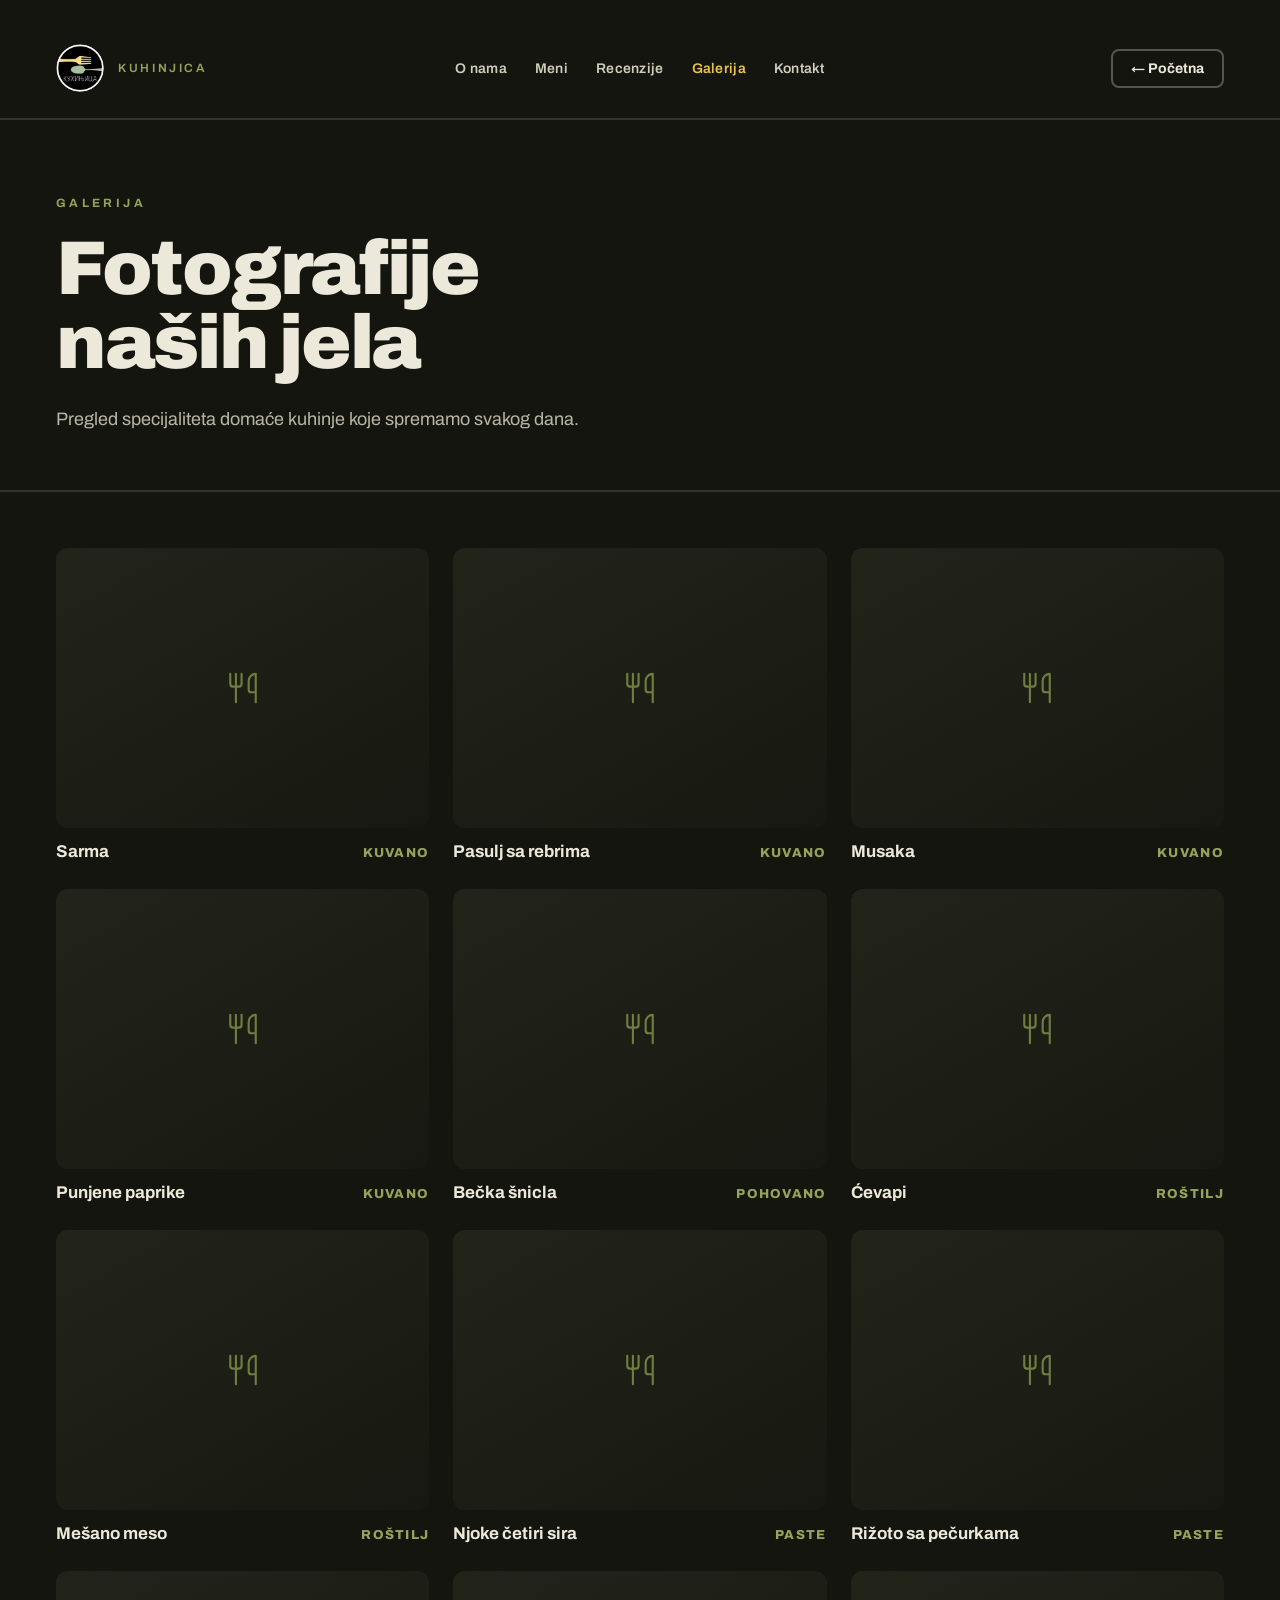
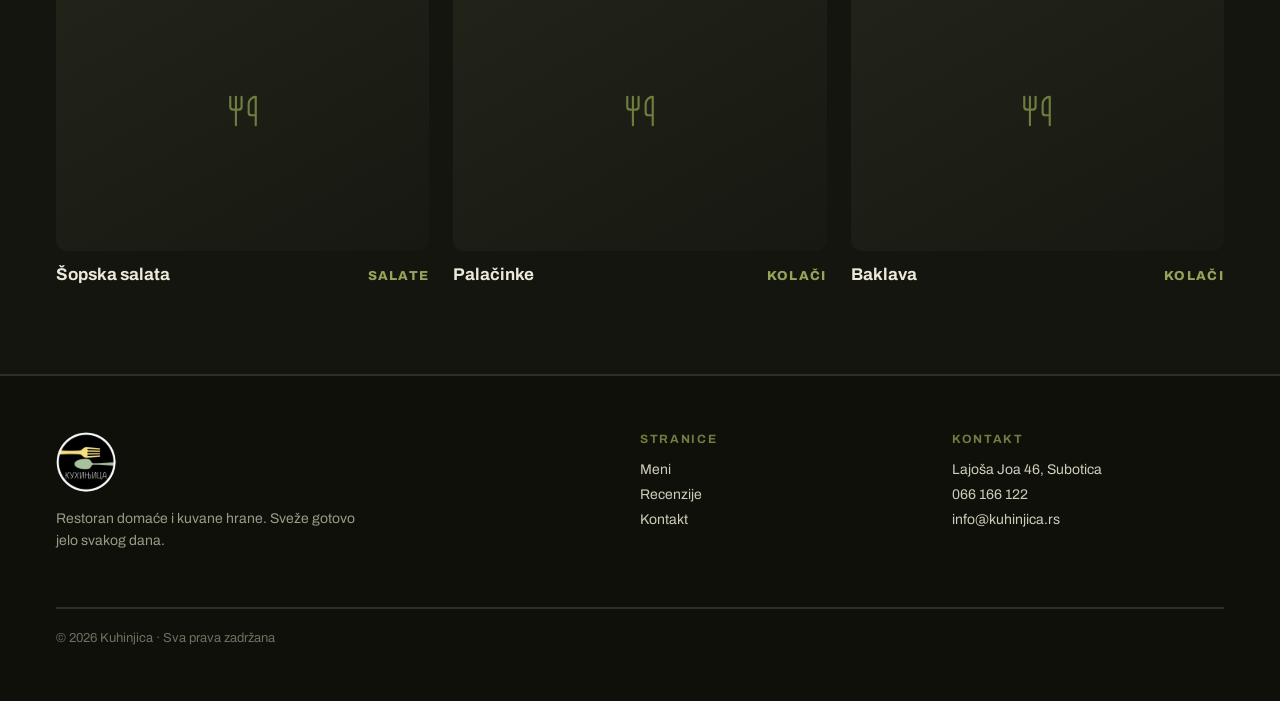
==== galerija.html @ e4376f68 "Add files via upload" ====
<!DOCTYPE html>
<html lang="sr">
<head>
<meta charset="utf-8">
<meta name="viewport" content="width=device-width, initial-scale=1">
<title>Galerija — Kuhinjica</title>
<meta name="description" content="Galerija jela restorana Kuhinjica — domaća i kuvana hrana.">
<link rel="icon" href="assets/logo.jpg">
<link rel="preconnect" href="https://fonts.googleapis.com">
<link rel="preconnect" href="https://fonts.gstatic.com" crossorigin>
<link rel="stylesheet" href="styles.css">
</head>
<body>
<div style="font-family:'Archivo',sans-serif;background:#14150e;color:#ece9db;min-height:100vh;">

  <nav data-r="nav" style="display:grid;grid-template-columns:1fr auto 1fr;align-items:center;gap:24px;padding:44px 56px 26px;border-bottom:2px solid rgba(236,233,219,0.14);">
    <a href="index.html" style="display:flex;align-items:center;gap:14px;">
      <img src="assets/logo.jpg" alt="Kuhinjica logo" style="width:48px;height:48px;border-radius:50%;object-fit:cover;display:block;">
      <span style="font-size:12px;letter-spacing:0.22em;color:#94a459;text-transform:uppercase;font-weight:600;">kuhinjica</span>
    </a>
    <div data-r="nav-links" style="display:flex;gap:28px;font-size:14px;font-weight:600;letter-spacing:0.02em;color:#cfccbb;white-space:nowrap;justify-content:center;">
      <a href="index.html#a-about">O nama</a><a href="index.html#a-meni">Meni</a><a href="index.html#a-rec">Recenzije</a><a href="galerija.html" style="color:#e9c24a;">Galerija</a><a href="index.html#a-kontakt">Kontakt</a>
    </div>
    <div style="display:flex;align-items:center;gap:14px;justify-self:end;">
      <a href="index.html" style="display:inline-flex;align-items:center;gap:8px;border:2px solid rgba(236,233,219,0.3);color:#ece9db;font-weight:700;font-size:14px;padding:10px 18px;border-radius:8px;white-space:nowrap;">← Početna</a>
      <button data-r="burger" id="burger" type="button" aria-label="Meni" style="display:none;align-items:center;justify-content:center;width:46px;height:46px;background:none;border:2px solid rgba(236,233,219,0.3);color:#ece9db;border-radius:8px;cursor:pointer;"><svg width="24" height="24" viewBox="0 0 24 24" fill="none" stroke="currentColor" stroke-width="2.5" stroke-linecap="round" stroke-linejoin="round"><path d="M4 6h16"></path><path d="M4 12h16"></path><path d="M4 18h16"></path></svg></button>
    </div>
  </nav>
  <div data-r="drawer" id="drawer" data-open="0" style="display:none;border-bottom:2px solid rgba(236,233,219,0.14);background:#14150e;">
    <div style="display:flex;flex-direction:column;padding:6px 24px 18px;font-size:16px;font-weight:600;color:#cfccbb;">
      <a href="index.html#a-about" style="padding:15px 0;border-bottom:1px solid rgba(236,233,219,0.1);">O nama</a>
      <a href="index.html#a-meni" style="padding:15px 0;border-bottom:1px solid rgba(236,233,219,0.1);">Meni</a>
      <a href="index.html#a-rec" style="padding:15px 0;border-bottom:1px solid rgba(236,233,219,0.1);">Recenzije</a>
      <a href="galerija.html" style="padding:15px 0;border-bottom:1px solid rgba(236,233,219,0.1);color:#e9c24a;">Galerija</a>
      <a href="index.html#a-kontakt" style="padding:15px 0;">Kontakt</a>
    </div>
  </div>

  <section data-r="header" style="padding:76px 56px 56px;border-bottom:2px solid rgba(236,233,219,0.14);">
    <div style="font-size:12px;letter-spacing:0.28em;color:#94a459;text-transform:uppercase;font-weight:700;margin-bottom:22px;">Galerija</div>
    <h1 style="font-size:clamp(40px,8vw,76px);line-height:0.98;font-weight:900;letter-spacing:-0.03em;margin:0 0 24px;">Fotografije<br>naših jela</h1>
    <p style="font-size:18px;line-height:1.6;color:#b9b6a5;max-width:560px;margin:0;">Pregled specijaliteta domaće kuhinje koje spremamo svakog dana.</p>
  </section>

  <section data-r="grid-sec" style="padding:56px 56px 90px;">
    <div data-r="grid" style="display:grid;grid-template-columns:repeat(3,1fr);gap:28px 24px;">
      <figure style="margin:0;">
        <div style="position:relative;aspect-ratio:4/3;border-radius:12px;overflow:hidden;display:flex;align-items:center;justify-content:center;background:linear-gradient(150deg,#22241a,#171811);color:#6f7d3f;"><svg width="34" height="34" viewBox="0 0 24 24" fill="none" stroke="currentColor" stroke-width="1.5" stroke-linecap="round" stroke-linejoin="round"><path d="M3 2v7c0 1.1.9 2 2 2h4a2 2 0 0 0 2-2V2"></path><path d="M7 2v20"></path><path d="M21 15V2a5 5 0 0 0-5 5v6c0 1.1.9 2 2 2h3Zm0 0v7"></path></svg></div>
        <figcaption style="display:flex;align-items:baseline;justify-content:space-between;gap:12px;margin-top:14px;">
          <span style="font-weight:700;font-size:17px;color:#ece9db;">Sarma</span>
          <span style="font-weight:800;font-size:13px;letter-spacing:0.1em;text-transform:uppercase;color:#94a459;">Kuvano</span>
        </figcaption>
      </figure>
      <figure style="margin:0;">
        <div style="position:relative;aspect-ratio:4/3;border-radius:12px;overflow:hidden;display:flex;align-items:center;justify-content:center;background:linear-gradient(150deg,#22241a,#171811);color:#6f7d3f;"><svg width="34" height="34" viewBox="0 0 24 24" fill="none" stroke="currentColor" stroke-width="1.5" stroke-linecap="round" stroke-linejoin="round"><path d="M3 2v7c0 1.1.9 2 2 2h4a2 2 0 0 0 2-2V2"></path><path d="M7 2v20"></path><path d="M21 15V2a5 5 0 0 0-5 5v6c0 1.1.9 2 2 2h3Zm0 0v7"></path></svg></div>
        <figcaption style="display:flex;align-items:baseline;justify-content:space-between;gap:12px;margin-top:14px;">
          <span style="font-weight:700;font-size:17px;color:#ece9db;">Pasulj sa rebrima</span>
          <span style="font-weight:800;font-size:13px;letter-spacing:0.1em;text-transform:uppercase;color:#94a459;">Kuvano</span>
        </figcaption>
      </figure>
      <figure style="margin:0;">
        <div style="position:relative;aspect-ratio:4/3;border-radius:12px;overflow:hidden;display:flex;align-items:center;justify-content:center;background:linear-gradient(150deg,#22241a,#171811);color:#6f7d3f;"><svg width="34" height="34" viewBox="0 0 24 24" fill="none" stroke="currentColor" stroke-width="1.5" stroke-linecap="round" stroke-linejoin="round"><path d="M3 2v7c0 1.1.9 2 2 2h4a2 2 0 0 0 2-2V2"></path><path d="M7 2v20"></path><path d="M21 15V2a5 5 0 0 0-5 5v6c0 1.1.9 2 2 2h3Zm0 0v7"></path></svg></div>
        <figcaption style="display:flex;align-items:baseline;justify-content:space-between;gap:12px;margin-top:14px;">
          <span style="font-weight:700;font-size:17px;color:#ece9db;">Musaka</span>
          <span style="font-weight:800;font-size:13px;letter-spacing:0.1em;text-transform:uppercase;color:#94a459;">Kuvano</span>
        </figcaption>
      </figure>
      <figure style="margin:0;">
        <div style="position:relative;aspect-ratio:4/3;border-radius:12px;overflow:hidden;display:flex;align-items:center;justify-content:center;background:linear-gradient(150deg,#22241a,#171811);color:#6f7d3f;"><svg width="34" height="34" viewBox="0 0 24 24" fill="none" stroke="currentColor" stroke-width="1.5" stroke-linecap="round" stroke-linejoin="round"><path d="M3 2v7c0 1.1.9 2 2 2h4a2 2 0 0 0 2-2V2"></path><path d="M7 2v20"></path><path d="M21 15V2a5 5 0 0 0-5 5v6c0 1.1.9 2 2 2h3Zm0 0v7"></path></svg></div>
        <figcaption style="display:flex;align-items:baseline;justify-content:space-between;gap:12px;margin-top:14px;">
          <span style="font-weight:700;font-size:17px;color:#ece9db;">Punjene paprike</span>
          <span style="font-weight:800;font-size:13px;letter-spacing:0.1em;text-transform:uppercase;color:#94a459;">Kuvano</span>
        </figcaption>
      </figure>
      <figure style="margin:0;">
        <div style="position:relative;aspect-ratio:4/3;border-radius:12px;overflow:hidden;display:flex;align-items:center;justify-content:center;background:linear-gradient(150deg,#22241a,#171811);color:#6f7d3f;"><svg width="34" height="34" viewBox="0 0 24 24" fill="none" stroke="currentColor" stroke-width="1.5" stroke-linecap="round" stroke-linejoin="round"><path d="M3 2v7c0 1.1.9 2 2 2h4a2 2 0 0 0 2-2V2"></path><path d="M7 2v20"></path><path d="M21 15V2a5 5 0 0 0-5 5v6c0 1.1.9 2 2 2h3Zm0 0v7"></path></svg></div>
        <figcaption style="display:flex;align-items:baseline;justify-content:space-between;gap:12px;margin-top:14px;">
          <span style="font-weight:700;font-size:17px;color:#ece9db;">Bečka šnicla</span>
          <span style="font-weight:800;font-size:13px;letter-spacing:0.1em;text-transform:uppercase;color:#94a459;">Pohovano</span>
        </figcaption>
      </figure>
      <figure style="margin:0;">
        <div style="position:relative;aspect-ratio:4/3;border-radius:12px;overflow:hidden;display:flex;align-items:center;justify-content:center;background:linear-gradient(150deg,#22241a,#171811);color:#6f7d3f;"><svg width="34" height="34" viewBox="0 0 24 24" fill="none" stroke="currentColor" stroke-width="1.5" stroke-linecap="round" stroke-linejoin="round"><path d="M3 2v7c0 1.1.9 2 2 2h4a2 2 0 0 0 2-2V2"></path><path d="M7 2v20"></path><path d="M21 15V2a5 5 0 0 0-5 5v6c0 1.1.9 2 2 2h3Zm0 0v7"></path></svg></div>
        <figcaption style="display:flex;align-items:baseline;justify-content:space-between;gap:12px;margin-top:14px;">
          <span style="font-weight:700;font-size:17px;color:#ece9db;">Ćevapi</span>
          <span style="font-weight:800;font-size:13px;letter-spacing:0.1em;text-transform:uppercase;color:#94a459;">Roštilj</span>
        </figcaption>
      </figure>
      <figure style="margin:0;">
        <div style="position:relative;aspect-ratio:4/3;border-radius:12px;overflow:hidden;display:flex;align-items:center;justify-content:center;background:linear-gradient(150deg,#22241a,#171811);color:#6f7d3f;"><svg width="34" height="34" viewBox="0 0 24 24" fill="none" stroke="currentColor" stroke-width="1.5" stroke-linecap="round" stroke-linejoin="round"><path d="M3 2v7c0 1.1.9 2 2 2h4a2 2 0 0 0 2-2V2"></path><path d="M7 2v20"></path><path d="M21 15V2a5 5 0 0 0-5 5v6c0 1.1.9 2 2 2h3Zm0 0v7"></path></svg></div>
        <figcaption style="display:flex;align-items:baseline;justify-content:space-between;gap:12px;margin-top:14px;">
          <span style="font-weight:700;font-size:17px;color:#ece9db;">Mešano meso</span>
          <span style="font-weight:800;font-size:13px;letter-spacing:0.1em;text-transform:uppercase;color:#94a459;">Roštilj</span>
        </figcaption>
      </figure>
      <figure style="margin:0;">
        <div style="position:relative;aspect-ratio:4/3;border-radius:12px;overflow:hidden;display:flex;align-items:center;justify-content:center;background:linear-gradient(150deg,#22241a,#171811);color:#6f7d3f;"><svg width="34" height="34" viewBox="0 0 24 24" fill="none" stroke="currentColor" stroke-width="1.5" stroke-linecap="round" stroke-linejoin="round"><path d="M3 2v7c0 1.1.9 2 2 2h4a2 2 0 0 0 2-2V2"></path><path d="M7 2v20"></path><path d="M21 15V2a5 5 0 0 0-5 5v6c0 1.1.9 2 2 2h3Zm0 0v7"></path></svg></div>
        <figcaption style="display:flex;align-items:baseline;justify-content:space-between;gap:12px;margin-top:14px;">
          <span style="font-weight:700;font-size:17px;color:#ece9db;">Njoke četiri sira</span>
          <span style="font-weight:800;font-size:13px;letter-spacing:0.1em;text-transform:uppercase;color:#94a459;">Paste</span>
        </figcaption>
      </figure>
      <figure style="margin:0;">
        <div style="position:relative;aspect-ratio:4/3;border-radius:12px;overflow:hidden;display:flex;align-items:center;justify-content:center;background:linear-gradient(150deg,#22241a,#171811);color:#6f7d3f;"><svg width="34" height="34" viewBox="0 0 24 24" fill="none" stroke="currentColor" stroke-width="1.5" stroke-linecap="round" stroke-linejoin="round"><path d="M3 2v7c0 1.1.9 2 2 2h4a2 2 0 0 0 2-2V2"></path><path d="M7 2v20"></path><path d="M21 15V2a5 5 0 0 0-5 5v6c0 1.1.9 2 2 2h3Zm0 0v7"></path></svg></div>
        <figcaption style="display:flex;align-items:baseline;justify-content:space-between;gap:12px;margin-top:14px;">
          <span style="font-weight:700;font-size:17px;color:#ece9db;">Rižoto sa pečurkama</span>
          <span style="font-weight:800;font-size:13px;letter-spacing:0.1em;text-transform:uppercase;color:#94a459;">Paste</span>
        </figcaption>
      </figure>
      <figure style="margin:0;">
        <div style="position:relative;aspect-ratio:4/3;border-radius:12px;overflow:hidden;display:flex;align-items:center;justify-content:center;background:linear-gradient(150deg,#22241a,#171811);color:#6f7d3f;"><svg width="34" height="34" viewBox="0 0 24 24" fill="none" stroke="currentColor" stroke-width="1.5" stroke-linecap="round" stroke-linejoin="round"><path d="M3 2v7c0 1.1.9 2 2 2h4a2 2 0 0 0 2-2V2"></path><path d="M7 2v20"></path><path d="M21 15V2a5 5 0 0 0-5 5v6c0 1.1.9 2 2 2h3Zm0 0v7"></path></svg></div>
        <figcaption style="display:flex;align-items:baseline;justify-content:space-between;gap:12px;margin-top:14px;">
          <span style="font-weight:700;font-size:17px;color:#ece9db;">Šopska salata</span>
          <span style="font-weight:800;font-size:13px;letter-spacing:0.1em;text-transform:uppercase;color:#94a459;">Salate</span>
        </figcaption>
      </figure>
      <figure style="margin:0;">
        <div style="position:relative;aspect-ratio:4/3;border-radius:12px;overflow:hidden;display:flex;align-items:center;justify-content:center;background:linear-gradient(150deg,#22241a,#171811);color:#6f7d3f;"><svg width="34" height="34" viewBox="0 0 24 24" fill="none" stroke="currentColor" stroke-width="1.5" stroke-linecap="round" stroke-linejoin="round"><path d="M3 2v7c0 1.1.9 2 2 2h4a2 2 0 0 0 2-2V2"></path><path d="M7 2v20"></path><path d="M21 15V2a5 5 0 0 0-5 5v6c0 1.1.9 2 2 2h3Zm0 0v7"></path></svg></div>
        <figcaption style="display:flex;align-items:baseline;justify-content:space-between;gap:12px;margin-top:14px;">
          <span style="font-weight:700;font-size:17px;color:#ece9db;">Palačinke</span>
          <span style="font-weight:800;font-size:13px;letter-spacing:0.1em;text-transform:uppercase;color:#94a459;">Kolači</span>
        </figcaption>
      </figure>
      <figure style="margin:0;">
        <div style="position:relative;aspect-ratio:4/3;border-radius:12px;overflow:hidden;display:flex;align-items:center;justify-content:center;background:linear-gradient(150deg,#22241a,#171811);color:#6f7d3f;"><svg width="34" height="34" viewBox="0 0 24 24" fill="none" stroke="currentColor" stroke-width="1.5" stroke-linecap="round" stroke-linejoin="round"><path d="M3 2v7c0 1.1.9 2 2 2h4a2 2 0 0 0 2-2V2"></path><path d="M7 2v20"></path><path d="M21 15V2a5 5 0 0 0-5 5v6c0 1.1.9 2 2 2h3Zm0 0v7"></path></svg></div>
        <figcaption style="display:flex;align-items:baseline;justify-content:space-between;gap:12px;margin-top:14px;">
          <span style="font-weight:700;font-size:17px;color:#ece9db;">Baklava</span>
          <span style="font-weight:800;font-size:13px;letter-spacing:0.1em;text-transform:uppercase;color:#94a459;">Kolači</span>
        </figcaption>
      </figure>
    </div>
  </section>

  <footer data-r="footer" style="padding:56px;display:grid;grid-template-columns:2fr 1fr 1fr;gap:40px;background:#0f100a;border-top:2px solid rgba(236,233,219,0.14);">
    <div>
      <img src="assets/logo.jpg" alt="Kuhinjica logo" style="width:60px;height:60px;border-radius:50%;object-fit:cover;display:block;margin-bottom:16px;">
      <p style="font-size:14px;color:#9b9a86;line-height:1.6;max-width:320px;">Restoran domaće i kuvane hrane. Sveže gotovo jelo svakog dana.</p>
    </div>
    <div>
      <div style="font-size:12px;letter-spacing:0.14em;text-transform:uppercase;color:#6f7d3f;font-weight:700;margin-bottom:16px;">Stranice</div>
      <div style="display:flex;flex-direction:column;gap:10px;font-size:14px;color:#cfccbb;"><a href="index.html#a-meni">Meni</a><a href="index.html#a-rec">Recenzije</a><a href="index.html#a-kontakt">Kontakt</a></div>
    </div>
    <div>
      <div style="font-size:12px;letter-spacing:0.14em;text-transform:uppercase;color:#6f7d3f;font-weight:700;margin-bottom:16px;">Kontakt</div>
      <div style="display:flex;flex-direction:column;gap:10px;font-size:14px;color:#cfccbb;"><span>Lajoša Joa 46, Subotica</span><span>066 166 122</span><span>info@kuhinjica.rs</span></div>
    </div>
    <div style="grid-column:1 / -1;border-top:2px solid rgba(236,233,219,0.14);padding-top:22px;font-size:13px;color:#6f6e5f;">© 2026 Kuhinjica · Sva prava zadržana</div>
  </footer>
</div>
<script>
(function(){
  var b=document.getElementById('burger'), d=document.getElementById('drawer');
  if(b) b.addEventListener('click', function(){ d.dataset.open = d.dataset.open==='1'?'0':'1'; });
})();
</script>
</body>
</html>
---- styles.css ----
/* Kuhinjica — static site styles */
@import url('https://fonts.googleapis.com/css2?family=Archivo:wght@400;500;600;700;800;900&display=swap');

* { box-sizing: border-box; }
html { scroll-behavior: smooth; }
body { margin: 0; font-family: 'Archivo', system-ui, sans-serif; background: #14150e; color: #ece9db; }
a { color: inherit; text-decoration: none; }
a:hover { color: #e9c24a; }
img { max-width: 100%; }

@keyframes kuhinjica-marquee { from { transform: translateX(0); } to { transform: translateX(-50%); } }

/* menu tabs */
.tab { position: relative; display: block; width: 100%; text-align: left; padding: 19px 26px; border: 2px solid rgba(236,233,219,0.16); background: #1b1c13; color: #cfccbb; font-weight: 600; font-size: 16px; letter-spacing: 0.01em; border-radius: 10px; cursor: pointer; font-family: inherit; transition: background .15s, color .15s, border-color .15s; }
.tab:hover { border-color: #6f7d3f; color: #ece9db; }
.tab.active { border-color: #6f7d3f; background: #6f7d3f; color: #14150e; font-weight: 800; }
.tab .arrow { display: none; position: absolute; right: -16px; top: 50%; transform: translateY(-50%); width: 0; height: 0; border-top: 14px solid transparent; border-bottom: 14px solid transparent; border-left: 16px solid #6f7d3f; }
.tab.active .arrow { display: block; }

/* menu items */
.menu-cols { columns: 2; column-gap: 56px; }
.mitem { break-inside: avoid; padding: 0 0 22px; display: flex; gap: 16px; align-items: flex-start; }
.mthumb { position: relative; flex: 0 0 78px; width: 78px; height: 78px; border-radius: 10px; overflow: hidden; }
.mthumb img { width: 100%; height: 100%; object-fit: cover; display: block; }
.mthumb.ph { display: flex; align-items: center; justify-content: center; background: #22241a; color: #6f7d3f; }
.mbody { flex: 1; min-width: 0; }
.mrow { display: flex; align-items: baseline; gap: 10px; }
.mname { font-weight: 700; font-size: 18px; color: #ece9db; }
.mdots { flex: 1; border-bottom: 2px dotted rgba(236,233,219,0.25); transform: translateY(-5px); }
.mprice { font-weight: 800; font-size: 16px; color: #e9c24a; white-space: nowrap; }
.mdesc { font-size: 13px; color: #9b9a86; margin-top: 6px; line-height: 1.5; }

/* about carousel */
.aslide { position: absolute; inset: 0; transition: opacity .5s ease; opacity: 0; pointer-events: none; }
.aslide.active { opacity: 1; pointer-events: auto; }
.aslide img { width: 100%; height: 100%; object-fit: cover; display: block; }
.anav { position: absolute; top: 50%; transform: translateY(-50%); z-index: 10; width: 44px; height: 44px; display: flex; align-items: center; justify-content: center; background: rgba(20,21,14,0.72); color: #ece9db; border: none; border-radius: 10px; cursor: pointer; backdrop-filter: blur(4px); transition: background .15s, color .15s; }
.anav:hover { background: #6f7d3f; color: #14150e; }
.adot { width: 10px; height: 10px; border-radius: 5px; border: none; cursor: pointer; padding: 0; transition: all .3s ease; background: rgba(236,233,219,0.4); }
.adot.active { width: 26px; background: #e9c24a; }

/* reviews marquee */
.marquee-track { display: flex; width: max-content; animation: kuhinjica-marquee 42s linear infinite; }
.marquee-wrap:hover .marquee-track { animation-play-state: paused; }

/* back to top */
.to-top { position: fixed; bottom: 32px; right: 32px; z-index: 50; width: 56px; height: 56px; display: flex; align-items: center; justify-content: center; background: #6f7d3f; color: #14150e; border: none; border-radius: 12px; cursor: pointer; box-shadow: 0 8px 28px rgba(0,0,0,0.45); transition: background .15s; }
.to-top:hover { background: #94a459; }

input:focus, textarea:focus { outline: none; border-color: #6f7d3f !important; }

/* responsive */
@media (max-width: 900px) {
  [data-r="nav"] { grid-template-columns: 1fr auto !important; padding: 24px 24px 18px !important; }
  [data-r="nav-links"] { display: none !important; }
  [data-r="burger"] { display: inline-flex !important; }
  [data-r="drawer"][data-open="1"] { display: block !important; }
  [data-r="hero"] { grid-template-columns: 1fr !important; }
  [data-r="hero-left"] { padding: 44px 24px 52px !important; }
  [data-r="hero-img"] { border-left: none !important; border-top: 2px solid rgba(236,233,219,0.14) !important; padding: 0 !important; }
  [data-r="about"] { grid-template-columns: 1fr !important; }
  [data-r="about-img"] { border-right: none !important; border-bottom: 2px solid rgba(236,233,219,0.14) !important; min-height: 340px !important; }
  [data-r="about-text"] { padding: 44px 24px !important; }
  [data-r="menu"] { padding: 48px 24px !important; }
  [data-r="menu-head"] { flex-direction: column !important; align-items: flex-start !important; gap: 14px !important; margin-bottom: 32px !important; }
  [data-r="menu-head"] > div:last-child { text-align: left !important; max-width: none !important; }
  [data-r="menu-grid"] { grid-template-columns: 1fr !important; gap: 30px 0 !important; }
  [data-r="tabs"] { flex-direction: row !important; overflow-x: auto !important; gap: 8px !important; padding-bottom: 10px !important; }
  [data-r="tabs"] > button { width: auto !important; white-space: nowrap !important; flex: 0 0 auto !important; }
  [data-r="tabs"] > button .arrow { display: none !important; }
  [data-r="menu-cols"] { columns: 1 !important; }
  [data-r="rec"] { padding: 48px 0 !important; }
  [data-r="rec-head"] { padding: 0 24px !important; }
  [data-r="kontakt"] { grid-template-columns: 1fr !important; }
  [data-r="kontakt-form"] { padding: 48px 24px !important; border-right: none !important; border-bottom: 2px solid rgba(236,233,219,0.14) !important; }
  [data-r="kontakt-info"] { padding: 48px 24px !important; }
  [data-r="footer"] { grid-template-columns: 1fr 1fr !important; padding: 40px 24px !important; }
  [data-r="header"] { padding: 44px 24px 40px !important; }
  [data-r="grid-sec"] { padding: 40px 24px 64px !important; }
  [data-r="grid"] { grid-template-columns: repeat(2, 1fr) !important; }
}
@media (min-width: 901px) { [data-r="drawer"] { display: none !important; } }
@media (max-width: 560px) {
  [data-r="form-row"] { grid-template-columns: 1fr !important; }
  [data-r="footer"] { grid-template-columns: 1fr !important; }
  [data-r="hero-stats"] { gap: 22px !important; flex-wrap: wrap !important; }
  [data-r="grid"] { grid-template-columns: 1fr !important; }
}
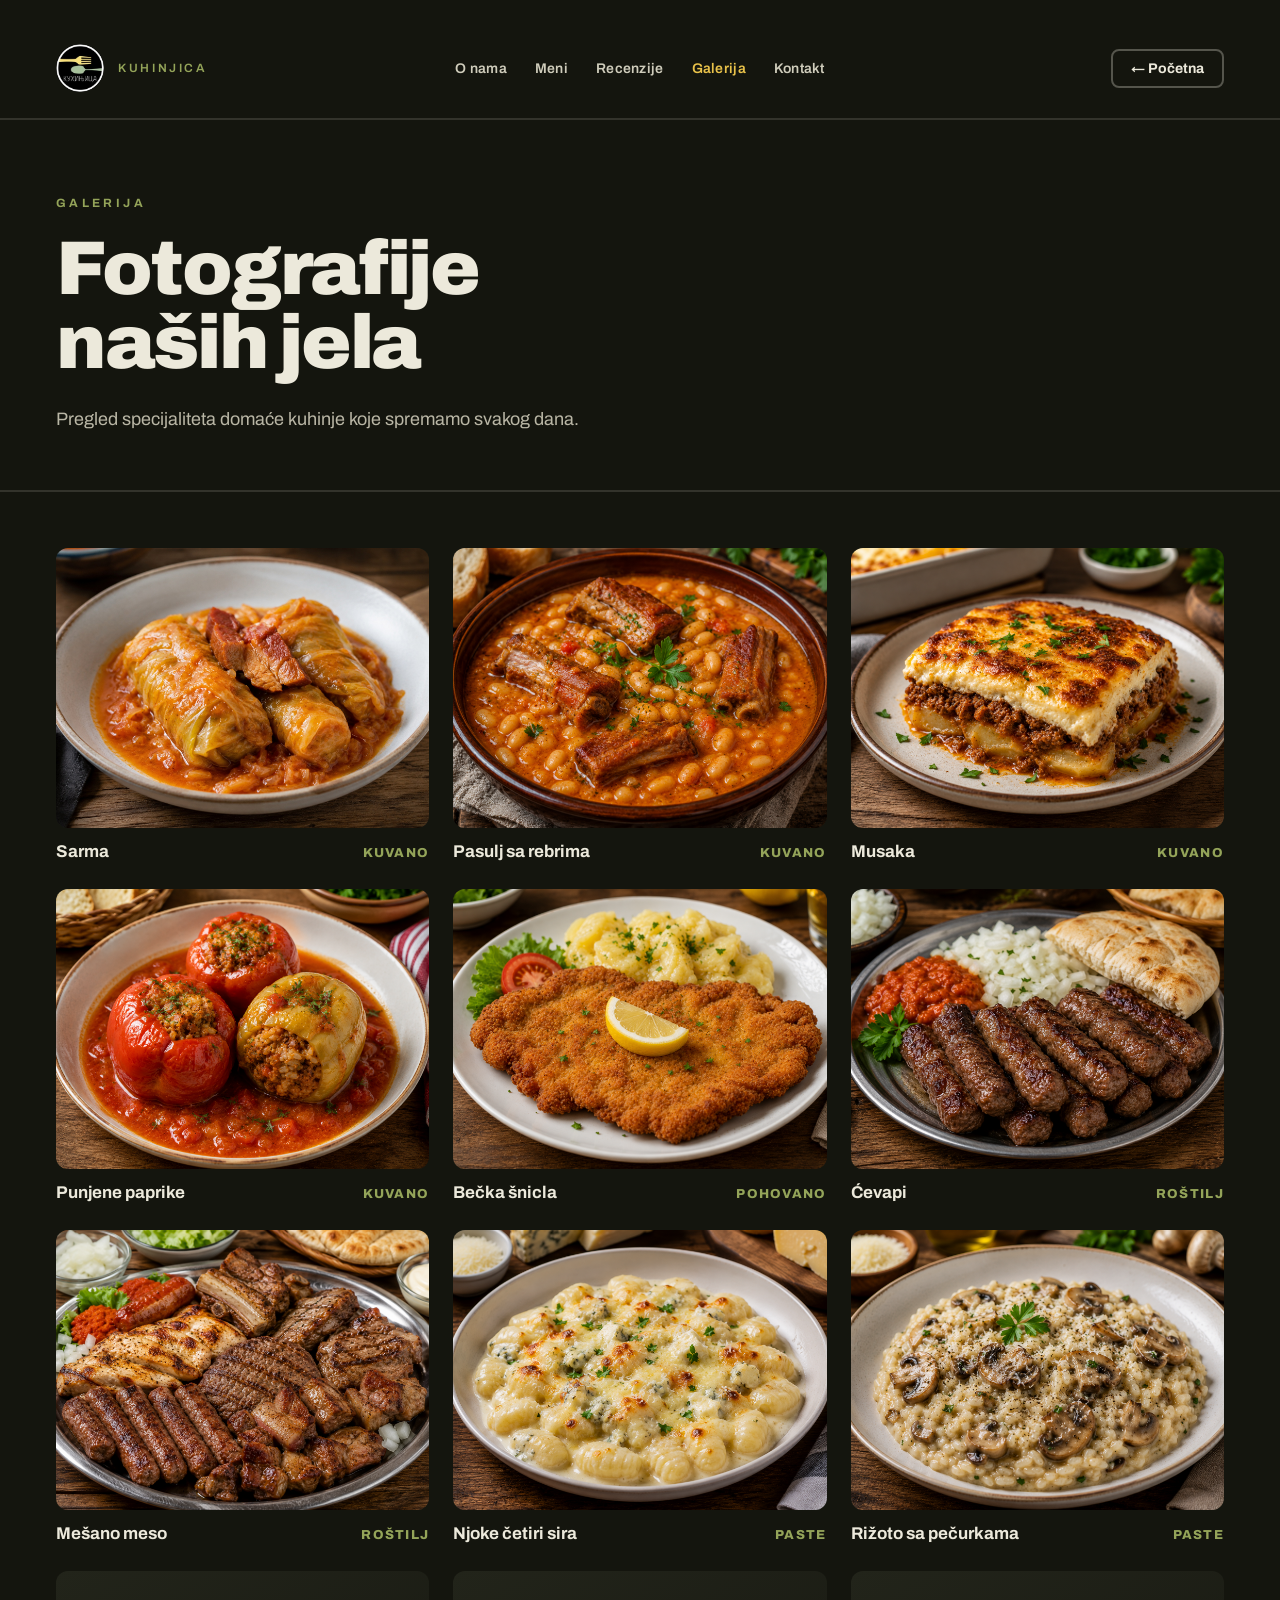
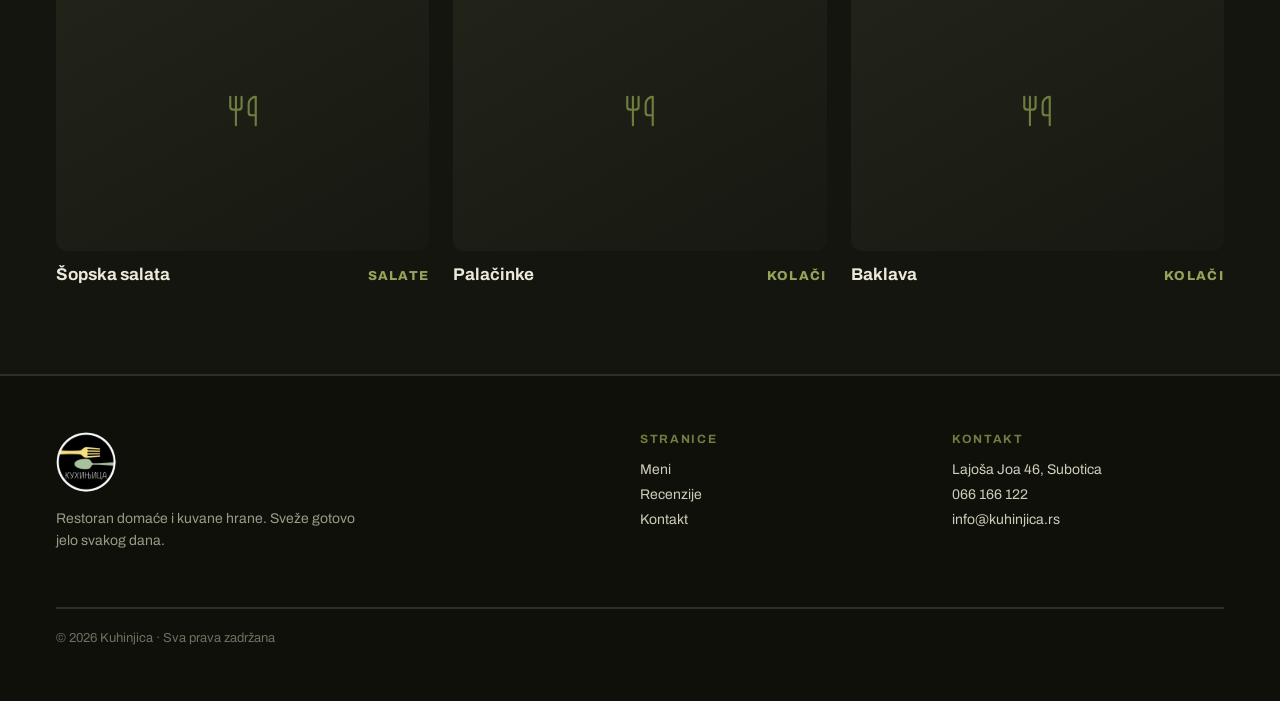
==== commit 6c987eb8: "Add files via upload" ====
--- a/galerija.html
+++ b/galerija.html
@@ -19,7 +19,7 @@
       <span style="font-size:12px;letter-spacing:0.22em;color:#94a459;text-transform:uppercase;font-weight:600;">kuhinjica</span>
     </a>
     <div data-r="nav-links" style="display:flex;gap:28px;font-size:14px;font-weight:600;letter-spacing:0.02em;color:#cfccbb;white-space:nowrap;justify-content:center;">
-      <a href="index.html#a-about">O nama</a><a href="index.html#a-meni">Meni</a><a href="index.html#a-rec">Recenzije</a><a href="galerija.html" style="color:#e9c24a;">Galerija</a><a href="index.html#a-kontakt">Kontakt</a>
+      <a href="index.html#a-about">O nama</a><a href="meni.html">Meni</a><a href="index.html#a-rec">Recenzije</a><a href="galerija.html" style="color:#e9c24a;">Galerija</a><a href="index.html#a-kontakt">Kontakt</a>
     </div>
     <div style="display:flex;align-items:center;gap:14px;justify-self:end;">
       <a href="index.html" style="display:inline-flex;align-items:center;gap:8px;border:2px solid rgba(236,233,219,0.3);color:#ece9db;font-weight:700;font-size:14px;padding:10px 18px;border-radius:8px;white-space:nowrap;">← Početna</a>
@@ -29,7 +29,7 @@
   <div data-r="drawer" id="drawer" data-open="0" style="display:none;border-bottom:2px solid rgba(236,233,219,0.14);background:#14150e;">
     <div style="display:flex;flex-direction:column;padding:6px 24px 18px;font-size:16px;font-weight:600;color:#cfccbb;">
       <a href="index.html#a-about" style="padding:15px 0;border-bottom:1px solid rgba(236,233,219,0.1);">O nama</a>
-      <a href="index.html#a-meni" style="padding:15px 0;border-bottom:1px solid rgba(236,233,219,0.1);">Meni</a>
+      <a href="meni.html" style="padding:15px 0;border-bottom:1px solid rgba(236,233,219,0.1);">Meni</a>
       <a href="index.html#a-rec" style="padding:15px 0;border-bottom:1px solid rgba(236,233,219,0.1);">Recenzije</a>
       <a href="galerija.html" style="padding:15px 0;border-bottom:1px solid rgba(236,233,219,0.1);color:#e9c24a;">Galerija</a>
       <a href="index.html#a-kontakt" style="padding:15px 0;">Kontakt</a>
@@ -45,84 +45,84 @@
   <section data-r="grid-sec" style="padding:56px 56px 90px;">
     <div data-r="grid" style="display:grid;grid-template-columns:repeat(3,1fr);gap:28px 24px;">
       <figure style="margin:0;">
-        <div style="position:relative;aspect-ratio:4/3;border-radius:12px;overflow:hidden;display:flex;align-items:center;justify-content:center;background:linear-gradient(150deg,#22241a,#171811);color:#6f7d3f;"><svg width="34" height="34" viewBox="0 0 24 24" fill="none" stroke="currentColor" stroke-width="1.5" stroke-linecap="round" stroke-linejoin="round"><path d="M3 2v7c0 1.1.9 2 2 2h4a2 2 0 0 0 2-2V2"></path><path d="M7 2v20"></path><path d="M21 15V2a5 5 0 0 0-5 5v6c0 1.1.9 2 2 2h3Zm0 0v7"></path></svg></div>
+        <div style="position:relative;aspect-ratio:4/3;border-radius:12px;overflow:hidden;display:flex;align-items:center;justify-content:center;background:linear-gradient(150deg,#22241a,#171811);color:#6f7d3f;"><svg width="34" height="34" viewBox="0 0 24 24" fill="none" stroke="currentColor" stroke-width="1.5" stroke-linecap="round" stroke-linejoin="round"><path d="M3 2v7c0 1.1.9 2 2 2h4a2 2 0 0 0 2-2V2"></path><path d="M7 2v20"></path><path d="M21 15V2a5 5 0 0 0-5 5v6c0 1.1.9 2 2 2h3Zm0 0v7"></path></svg><img src="assets/galerija/sarma.jpg" alt="Sarma" onerror="this.style.display='none'" style="position:absolute;inset:0;width:100%;height:100%;object-fit:cover;"></div>
         <figcaption style="display:flex;align-items:baseline;justify-content:space-between;gap:12px;margin-top:14px;">
           <span style="font-weight:700;font-size:17px;color:#ece9db;">Sarma</span>
           <span style="font-weight:800;font-size:13px;letter-spacing:0.1em;text-transform:uppercase;color:#94a459;">Kuvano</span>
         </figcaption>
       </figure>
       <figure style="margin:0;">
-        <div style="position:relative;aspect-ratio:4/3;border-radius:12px;overflow:hidden;display:flex;align-items:center;justify-content:center;background:linear-gradient(150deg,#22241a,#171811);color:#6f7d3f;"><svg width="34" height="34" viewBox="0 0 24 24" fill="none" stroke="currentColor" stroke-width="1.5" stroke-linecap="round" stroke-linejoin="round"><path d="M3 2v7c0 1.1.9 2 2 2h4a2 2 0 0 0 2-2V2"></path><path d="M7 2v20"></path><path d="M21 15V2a5 5 0 0 0-5 5v6c0 1.1.9 2 2 2h3Zm0 0v7"></path></svg></div>
+        <div style="position:relative;aspect-ratio:4/3;border-radius:12px;overflow:hidden;display:flex;align-items:center;justify-content:center;background:linear-gradient(150deg,#22241a,#171811);color:#6f7d3f;"><svg width="34" height="34" viewBox="0 0 24 24" fill="none" stroke="currentColor" stroke-width="1.5" stroke-linecap="round" stroke-linejoin="round"><path d="M3 2v7c0 1.1.9 2 2 2h4a2 2 0 0 0 2-2V2"></path><path d="M7 2v20"></path><path d="M21 15V2a5 5 0 0 0-5 5v6c0 1.1.9 2 2 2h3Zm0 0v7"></path></svg><img src="assets/galerija/pasulj.jpg" alt="Pasulj sa rebrima" onerror="this.style.display='none'" style="position:absolute;inset:0;width:100%;height:100%;object-fit:cover;"></div>
         <figcaption style="display:flex;align-items:baseline;justify-content:space-between;gap:12px;margin-top:14px;">
           <span style="font-weight:700;font-size:17px;color:#ece9db;">Pasulj sa rebrima</span>
           <span style="font-weight:800;font-size:13px;letter-spacing:0.1em;text-transform:uppercase;color:#94a459;">Kuvano</span>
         </figcaption>
       </figure>
       <figure style="margin:0;">
-        <div style="position:relative;aspect-ratio:4/3;border-radius:12px;overflow:hidden;display:flex;align-items:center;justify-content:center;background:linear-gradient(150deg,#22241a,#171811);color:#6f7d3f;"><svg width="34" height="34" viewBox="0 0 24 24" fill="none" stroke="currentColor" stroke-width="1.5" stroke-linecap="round" stroke-linejoin="round"><path d="M3 2v7c0 1.1.9 2 2 2h4a2 2 0 0 0 2-2V2"></path><path d="M7 2v20"></path><path d="M21 15V2a5 5 0 0 0-5 5v6c0 1.1.9 2 2 2h3Zm0 0v7"></path></svg></div>
+        <div style="position:relative;aspect-ratio:4/3;border-radius:12px;overflow:hidden;display:flex;align-items:center;justify-content:center;background:linear-gradient(150deg,#22241a,#171811);color:#6f7d3f;"><svg width="34" height="34" viewBox="0 0 24 24" fill="none" stroke="currentColor" stroke-width="1.5" stroke-linecap="round" stroke-linejoin="round"><path d="M3 2v7c0 1.1.9 2 2 2h4a2 2 0 0 0 2-2V2"></path><path d="M7 2v20"></path><path d="M21 15V2a5 5 0 0 0-5 5v6c0 1.1.9 2 2 2h3Zm0 0v7"></path></svg><img src="assets/galerija/musaka.jpg" alt="Musaka" onerror="this.style.display='none'" style="position:absolute;inset:0;width:100%;height:100%;object-fit:cover;"></div>
         <figcaption style="display:flex;align-items:baseline;justify-content:space-between;gap:12px;margin-top:14px;">
           <span style="font-weight:700;font-size:17px;color:#ece9db;">Musaka</span>
           <span style="font-weight:800;font-size:13px;letter-spacing:0.1em;text-transform:uppercase;color:#94a459;">Kuvano</span>
         </figcaption>
       </figure>
       <figure style="margin:0;">
-        <div style="position:relative;aspect-ratio:4/3;border-radius:12px;overflow:hidden;display:flex;align-items:center;justify-content:center;background:linear-gradient(150deg,#22241a,#171811);color:#6f7d3f;"><svg width="34" height="34" viewBox="0 0 24 24" fill="none" stroke="currentColor" stroke-width="1.5" stroke-linecap="round" stroke-linejoin="round"><path d="M3 2v7c0 1.1.9 2 2 2h4a2 2 0 0 0 2-2V2"></path><path d="M7 2v20"></path><path d="M21 15V2a5 5 0 0 0-5 5v6c0 1.1.9 2 2 2h3Zm0 0v7"></path></svg></div>
+        <div style="position:relative;aspect-ratio:4/3;border-radius:12px;overflow:hidden;display:flex;align-items:center;justify-content:center;background:linear-gradient(150deg,#22241a,#171811);color:#6f7d3f;"><svg width="34" height="34" viewBox="0 0 24 24" fill="none" stroke="currentColor" stroke-width="1.5" stroke-linecap="round" stroke-linejoin="round"><path d="M3 2v7c0 1.1.9 2 2 2h4a2 2 0 0 0 2-2V2"></path><path d="M7 2v20"></path><path d="M21 15V2a5 5 0 0 0-5 5v6c0 1.1.9 2 2 2h3Zm0 0v7"></path></svg><img src="assets/galerija/punjene-paprike.jpg" alt="Punjene paprike" onerror="this.style.display='none'" style="position:absolute;inset:0;width:100%;height:100%;object-fit:cover;"></div>
         <figcaption style="display:flex;align-items:baseline;justify-content:space-between;gap:12px;margin-top:14px;">
           <span style="font-weight:700;font-size:17px;color:#ece9db;">Punjene paprike</span>
           <span style="font-weight:800;font-size:13px;letter-spacing:0.1em;text-transform:uppercase;color:#94a459;">Kuvano</span>
         </figcaption>
       </figure>
       <figure style="margin:0;">
-        <div style="position:relative;aspect-ratio:4/3;border-radius:12px;overflow:hidden;display:flex;align-items:center;justify-content:center;background:linear-gradient(150deg,#22241a,#171811);color:#6f7d3f;"><svg width="34" height="34" viewBox="0 0 24 24" fill="none" stroke="currentColor" stroke-width="1.5" stroke-linecap="round" stroke-linejoin="round"><path d="M3 2v7c0 1.1.9 2 2 2h4a2 2 0 0 0 2-2V2"></path><path d="M7 2v20"></path><path d="M21 15V2a5 5 0 0 0-5 5v6c0 1.1.9 2 2 2h3Zm0 0v7"></path></svg></div>
+        <div style="position:relative;aspect-ratio:4/3;border-radius:12px;overflow:hidden;display:flex;align-items:center;justify-content:center;background:linear-gradient(150deg,#22241a,#171811);color:#6f7d3f;"><svg width="34" height="34" viewBox="0 0 24 24" fill="none" stroke="currentColor" stroke-width="1.5" stroke-linecap="round" stroke-linejoin="round"><path d="M3 2v7c0 1.1.9 2 2 2h4a2 2 0 0 0 2-2V2"></path><path d="M7 2v20"></path><path d="M21 15V2a5 5 0 0 0-5 5v6c0 1.1.9 2 2 2h3Zm0 0v7"></path></svg><img src="assets/galerija/becka-snicla.jpg" alt="Bečka šnicla" onerror="this.style.display='none'" style="position:absolute;inset:0;width:100%;height:100%;object-fit:cover;"></div>
         <figcaption style="display:flex;align-items:baseline;justify-content:space-between;gap:12px;margin-top:14px;">
           <span style="font-weight:700;font-size:17px;color:#ece9db;">Bečka šnicla</span>
           <span style="font-weight:800;font-size:13px;letter-spacing:0.1em;text-transform:uppercase;color:#94a459;">Pohovano</span>
         </figcaption>
       </figure>
       <figure style="margin:0;">
-        <div style="position:relative;aspect-ratio:4/3;border-radius:12px;overflow:hidden;display:flex;align-items:center;justify-content:center;background:linear-gradient(150deg,#22241a,#171811);color:#6f7d3f;"><svg width="34" height="34" viewBox="0 0 24 24" fill="none" stroke="currentColor" stroke-width="1.5" stroke-linecap="round" stroke-linejoin="round"><path d="M3 2v7c0 1.1.9 2 2 2h4a2 2 0 0 0 2-2V2"></path><path d="M7 2v20"></path><path d="M21 15V2a5 5 0 0 0-5 5v6c0 1.1.9 2 2 2h3Zm0 0v7"></path></svg></div>
+        <div style="position:relative;aspect-ratio:4/3;border-radius:12px;overflow:hidden;display:flex;align-items:center;justify-content:center;background:linear-gradient(150deg,#22241a,#171811);color:#6f7d3f;"><svg width="34" height="34" viewBox="0 0 24 24" fill="none" stroke="currentColor" stroke-width="1.5" stroke-linecap="round" stroke-linejoin="round"><path d="M3 2v7c0 1.1.9 2 2 2h4a2 2 0 0 0 2-2V2"></path><path d="M7 2v20"></path><path d="M21 15V2a5 5 0 0 0-5 5v6c0 1.1.9 2 2 2h3Zm0 0v7"></path></svg><img src="assets/galerija/cevapi.jpg" alt="Ćevapi" onerror="this.style.display='none'" style="position:absolute;inset:0;width:100%;height:100%;object-fit:cover;"></div>
         <figcaption style="display:flex;align-items:baseline;justify-content:space-between;gap:12px;margin-top:14px;">
           <span style="font-weight:700;font-size:17px;color:#ece9db;">Ćevapi</span>
           <span style="font-weight:800;font-size:13px;letter-spacing:0.1em;text-transform:uppercase;color:#94a459;">Roštilj</span>
         </figcaption>
       </figure>
       <figure style="margin:0;">
-        <div style="position:relative;aspect-ratio:4/3;border-radius:12px;overflow:hidden;display:flex;align-items:center;justify-content:center;background:linear-gradient(150deg,#22241a,#171811);color:#6f7d3f;"><svg width="34" height="34" viewBox="0 0 24 24" fill="none" stroke="currentColor" stroke-width="1.5" stroke-linecap="round" stroke-linejoin="round"><path d="M3 2v7c0 1.1.9 2 2 2h4a2 2 0 0 0 2-2V2"></path><path d="M7 2v20"></path><path d="M21 15V2a5 5 0 0 0-5 5v6c0 1.1.9 2 2 2h3Zm0 0v7"></path></svg></div>
+        <div style="position:relative;aspect-ratio:4/3;border-radius:12px;overflow:hidden;display:flex;align-items:center;justify-content:center;background:linear-gradient(150deg,#22241a,#171811);color:#6f7d3f;"><svg width="34" height="34" viewBox="0 0 24 24" fill="none" stroke="currentColor" stroke-width="1.5" stroke-linecap="round" stroke-linejoin="round"><path d="M3 2v7c0 1.1.9 2 2 2h4a2 2 0 0 0 2-2V2"></path><path d="M7 2v20"></path><path d="M21 15V2a5 5 0 0 0-5 5v6c0 1.1.9 2 2 2h3Zm0 0v7"></path></svg><img src="assets/galerija/mesano-meso.jpg" alt="Mešano meso" onerror="this.style.display='none'" style="position:absolute;inset:0;width:100%;height:100%;object-fit:cover;"></div>
         <figcaption style="display:flex;align-items:baseline;justify-content:space-between;gap:12px;margin-top:14px;">
           <span style="font-weight:700;font-size:17px;color:#ece9db;">Mešano meso</span>
           <span style="font-weight:800;font-size:13px;letter-spacing:0.1em;text-transform:uppercase;color:#94a459;">Roštilj</span>
         </figcaption>
       </figure>
       <figure style="margin:0;">
-        <div style="position:relative;aspect-ratio:4/3;border-radius:12px;overflow:hidden;display:flex;align-items:center;justify-content:center;background:linear-gradient(150deg,#22241a,#171811);color:#6f7d3f;"><svg width="34" height="34" viewBox="0 0 24 24" fill="none" stroke="currentColor" stroke-width="1.5" stroke-linecap="round" stroke-linejoin="round"><path d="M3 2v7c0 1.1.9 2 2 2h4a2 2 0 0 0 2-2V2"></path><path d="M7 2v20"></path><path d="M21 15V2a5 5 0 0 0-5 5v6c0 1.1.9 2 2 2h3Zm0 0v7"></path></svg></div>
+        <div style="position:relative;aspect-ratio:4/3;border-radius:12px;overflow:hidden;display:flex;align-items:center;justify-content:center;background:linear-gradient(150deg,#22241a,#171811);color:#6f7d3f;"><svg width="34" height="34" viewBox="0 0 24 24" fill="none" stroke="currentColor" stroke-width="1.5" stroke-linecap="round" stroke-linejoin="round"><path d="M3 2v7c0 1.1.9 2 2 2h4a2 2 0 0 0 2-2V2"></path><path d="M7 2v20"></path><path d="M21 15V2a5 5 0 0 0-5 5v6c0 1.1.9 2 2 2h3Zm0 0v7"></path></svg><img src="assets/galerija/njoke.jpg" alt="Njoke četiri sira" onerror="this.style.display='none'" style="position:absolute;inset:0;width:100%;height:100%;object-fit:cover;"></div>
         <figcaption style="display:flex;align-items:baseline;justify-content:space-between;gap:12px;margin-top:14px;">
           <span style="font-weight:700;font-size:17px;color:#ece9db;">Njoke četiri sira</span>
           <span style="font-weight:800;font-size:13px;letter-spacing:0.1em;text-transform:uppercase;color:#94a459;">Paste</span>
         </figcaption>
       </figure>
       <figure style="margin:0;">
-        <div style="position:relative;aspect-ratio:4/3;border-radius:12px;overflow:hidden;display:flex;align-items:center;justify-content:center;background:linear-gradient(150deg,#22241a,#171811);color:#6f7d3f;"><svg width="34" height="34" viewBox="0 0 24 24" fill="none" stroke="currentColor" stroke-width="1.5" stroke-linecap="round" stroke-linejoin="round"><path d="M3 2v7c0 1.1.9 2 2 2h4a2 2 0 0 0 2-2V2"></path><path d="M7 2v20"></path><path d="M21 15V2a5 5 0 0 0-5 5v6c0 1.1.9 2 2 2h3Zm0 0v7"></path></svg></div>
+        <div style="position:relative;aspect-ratio:4/3;border-radius:12px;overflow:hidden;display:flex;align-items:center;justify-content:center;background:linear-gradient(150deg,#22241a,#171811);color:#6f7d3f;"><svg width="34" height="34" viewBox="0 0 24 24" fill="none" stroke="currentColor" stroke-width="1.5" stroke-linecap="round" stroke-linejoin="round"><path d="M3 2v7c0 1.1.9 2 2 2h4a2 2 0 0 0 2-2V2"></path><path d="M7 2v20"></path><path d="M21 15V2a5 5 0 0 0-5 5v6c0 1.1.9 2 2 2h3Zm0 0v7"></path></svg><img src="assets/galerija/rizoto.jpg" alt="Rižoto sa pečurkama" onerror="this.style.display='none'" style="position:absolute;inset:0;width:100%;height:100%;object-fit:cover;"></div>
         <figcaption style="display:flex;align-items:baseline;justify-content:space-between;gap:12px;margin-top:14px;">
           <span style="font-weight:700;font-size:17px;color:#ece9db;">Rižoto sa pečurkama</span>
           <span style="font-weight:800;font-size:13px;letter-spacing:0.1em;text-transform:uppercase;color:#94a459;">Paste</span>
         </figcaption>
       </figure>
       <figure style="margin:0;">
-        <div style="position:relative;aspect-ratio:4/3;border-radius:12px;overflow:hidden;display:flex;align-items:center;justify-content:center;background:linear-gradient(150deg,#22241a,#171811);color:#6f7d3f;"><svg width="34" height="34" viewBox="0 0 24 24" fill="none" stroke="currentColor" stroke-width="1.5" stroke-linecap="round" stroke-linejoin="round"><path d="M3 2v7c0 1.1.9 2 2 2h4a2 2 0 0 0 2-2V2"></path><path d="M7 2v20"></path><path d="M21 15V2a5 5 0 0 0-5 5v6c0 1.1.9 2 2 2h3Zm0 0v7"></path></svg></div>
+        <div style="position:relative;aspect-ratio:4/3;border-radius:12px;overflow:hidden;display:flex;align-items:center;justify-content:center;background:linear-gradient(150deg,#22241a,#171811);color:#6f7d3f;"><svg width="34" height="34" viewBox="0 0 24 24" fill="none" stroke="currentColor" stroke-width="1.5" stroke-linecap="round" stroke-linejoin="round"><path d="M3 2v7c0 1.1.9 2 2 2h4a2 2 0 0 0 2-2V2"></path><path d="M7 2v20"></path><path d="M21 15V2a5 5 0 0 0-5 5v6c0 1.1.9 2 2 2h3Zm0 0v7"></path></svg><img src="assets/galerija/sopska-salata.jpg" alt="Šopska salata" onerror="this.style.display='none'" style="position:absolute;inset:0;width:100%;height:100%;object-fit:cover;"></div>
         <figcaption style="display:flex;align-items:baseline;justify-content:space-between;gap:12px;margin-top:14px;">
           <span style="font-weight:700;font-size:17px;color:#ece9db;">Šopska salata</span>
           <span style="font-weight:800;font-size:13px;letter-spacing:0.1em;text-transform:uppercase;color:#94a459;">Salate</span>
         </figcaption>
       </figure>
       <figure style="margin:0;">
-        <div style="position:relative;aspect-ratio:4/3;border-radius:12px;overflow:hidden;display:flex;align-items:center;justify-content:center;background:linear-gradient(150deg,#22241a,#171811);color:#6f7d3f;"><svg width="34" height="34" viewBox="0 0 24 24" fill="none" stroke="currentColor" stroke-width="1.5" stroke-linecap="round" stroke-linejoin="round"><path d="M3 2v7c0 1.1.9 2 2 2h4a2 2 0 0 0 2-2V2"></path><path d="M7 2v20"></path><path d="M21 15V2a5 5 0 0 0-5 5v6c0 1.1.9 2 2 2h3Zm0 0v7"></path></svg></div>
+        <div style="position:relative;aspect-ratio:4/3;border-radius:12px;overflow:hidden;display:flex;align-items:center;justify-content:center;background:linear-gradient(150deg,#22241a,#171811);color:#6f7d3f;"><svg width="34" height="34" viewBox="0 0 24 24" fill="none" stroke="currentColor" stroke-width="1.5" stroke-linecap="round" stroke-linejoin="round"><path d="M3 2v7c0 1.1.9 2 2 2h4a2 2 0 0 0 2-2V2"></path><path d="M7 2v20"></path><path d="M21 15V2a5 5 0 0 0-5 5v6c0 1.1.9 2 2 2h3Zm0 0v7"></path></svg><img src="assets/galerija/palacinke.jpg" alt="Palačinke" onerror="this.style.display='none'" style="position:absolute;inset:0;width:100%;height:100%;object-fit:cover;"></div>
         <figcaption style="display:flex;align-items:baseline;justify-content:space-between;gap:12px;margin-top:14px;">
           <span style="font-weight:700;font-size:17px;color:#ece9db;">Palačinke</span>
           <span style="font-weight:800;font-size:13px;letter-spacing:0.1em;text-transform:uppercase;color:#94a459;">Kolači</span>
         </figcaption>
       </figure>
       <figure style="margin:0;">
-        <div style="position:relative;aspect-ratio:4/3;border-radius:12px;overflow:hidden;display:flex;align-items:center;justify-content:center;background:linear-gradient(150deg,#22241a,#171811);color:#6f7d3f;"><svg width="34" height="34" viewBox="0 0 24 24" fill="none" stroke="currentColor" stroke-width="1.5" stroke-linecap="round" stroke-linejoin="round"><path d="M3 2v7c0 1.1.9 2 2 2h4a2 2 0 0 0 2-2V2"></path><path d="M7 2v20"></path><path d="M21 15V2a5 5 0 0 0-5 5v6c0 1.1.9 2 2 2h3Zm0 0v7"></path></svg></div>
+        <div style="position:relative;aspect-ratio:4/3;border-radius:12px;overflow:hidden;display:flex;align-items:center;justify-content:center;background:linear-gradient(150deg,#22241a,#171811);color:#6f7d3f;"><svg width="34" height="34" viewBox="0 0 24 24" fill="none" stroke="currentColor" stroke-width="1.5" stroke-linecap="round" stroke-linejoin="round"><path d="M3 2v7c0 1.1.9 2 2 2h4a2 2 0 0 0 2-2V2"></path><path d="M7 2v20"></path><path d="M21 15V2a5 5 0 0 0-5 5v6c0 1.1.9 2 2 2h3Zm0 0v7"></path></svg><img src="assets/galerija/baklava.jpg" alt="Baklava" onerror="this.style.display='none'" style="position:absolute;inset:0;width:100%;height:100%;object-fit:cover;"></div>
         <figcaption style="display:flex;align-items:baseline;justify-content:space-between;gap:12px;margin-top:14px;">
           <span style="font-weight:700;font-size:17px;color:#ece9db;">Baklava</span>
           <span style="font-weight:800;font-size:13px;letter-spacing:0.1em;text-transform:uppercase;color:#94a459;">Kolači</span>
@@ -138,7 +138,7 @@
     </div>
     <div>
       <div style="font-size:12px;letter-spacing:0.14em;text-transform:uppercase;color:#6f7d3f;font-weight:700;margin-bottom:16px;">Stranice</div>
-      <div style="display:flex;flex-direction:column;gap:10px;font-size:14px;color:#cfccbb;"><a href="index.html#a-meni">Meni</a><a href="index.html#a-rec">Recenzije</a><a href="index.html#a-kontakt">Kontakt</a></div>
+      <div style="display:flex;flex-direction:column;gap:10px;font-size:14px;color:#cfccbb;"><a href="meni.html">Meni</a><a href="index.html#a-rec">Recenzije</a><a href="index.html#a-kontakt">Kontakt</a></div>
     </div>
     <div>
       <div style="font-size:12px;letter-spacing:0.14em;text-transform:uppercase;color:#6f7d3f;font-weight:700;margin-bottom:16px;">Kontakt</div>
--- a/styles.css
+++ b/styles.css
@@ -59,6 +59,8 @@
   [data-r="hero-left"] { padding: 44px 24px 52px !important; }
   [data-r="hero-img"] { border-left: none !important; border-top: 2px solid rgba(236,233,219,0.14) !important; padding: 0 !important; }
   [data-r="about"] { grid-template-columns: 1fr !important; }
+  [data-r="about-text"] { order: 1 !important; }
+  [data-r="about-img"] { order: 2 !important; }
   [data-r="about-img"] { border-right: none !important; border-bottom: 2px solid rgba(236,233,219,0.14) !important; min-height: 340px !important; }
   [data-r="about-text"] { padding: 44px 24px !important; }
   [data-r="menu"] { padding: 48px 24px !important; }
